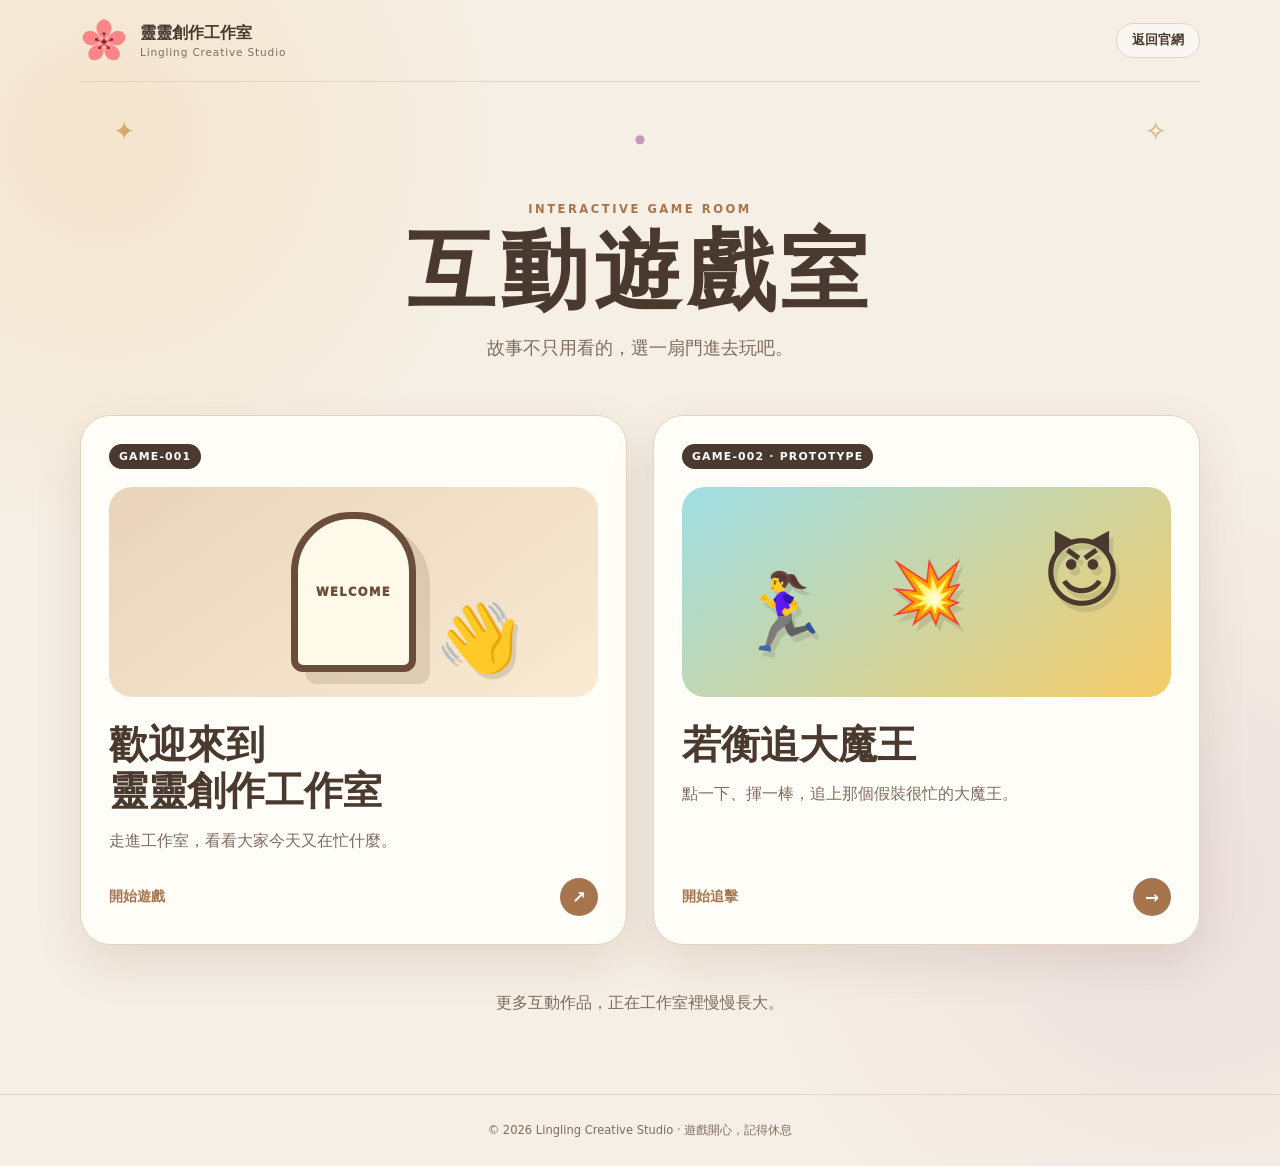
==== games/index.html @ c5b6ec60 "Add interactive game room and GAME-002" ====
<!doctype html>
<html lang="zh-Hant">
<head>
  <meta charset="utf-8">
  <meta name="viewport" content="width=device-width, initial-scale=1">
  <meta name="theme-color" content="#f6efe5">
  <title>互動遊戲室｜靈靈創作工作室</title>
  <meta name="description" content="歡迎來到靈靈創作工作室互動遊戲室，選一款遊戲開始玩。">
  <link rel="stylesheet" href="style.css">
</head>
<body>
  <header class="site-header">
    <a class="brand" href="../index.html" aria-label="返回靈靈創作工作室官網">
      <img src="../assets/images/brand/logos/brand-logo.png" alt="">
      <span><strong>靈靈創作工作室</strong><small>Lingling Creative Studio</small></span>
    </a>
    <a class="home-link" href="../index.html">返回官網</a>
  </header>

  <main>
    <section class="hero" aria-labelledby="room-title">
      <p class="eyebrow">INTERACTIVE GAME ROOM</p>
      <h1 id="room-title">互動遊戲室</h1>
      <p>故事不只用看的，選一扇門進去玩吧。</p>
      <div class="hero-decoration" aria-hidden="true"><span>✦</span><span>●</span><span>✧</span></div>
    </section>

    <section class="game-grid" aria-label="遊戲列表">
      <a class="game-card game-one" href="https://game001-lingling-studio.huang06100610.chatgpt.site" target="_blank" rel="noopener noreferrer" aria-label="開啟 GAME-001 歡迎來到靈靈創作工作室（在新分頁開啟）">
        <span class="game-number">GAME-001</span>
        <span class="game-art" aria-hidden="true">
          <span class="studio-door">WELCOME</span>
          <span class="character-icon">👋</span>
        </span>
        <span class="game-copy">
          <strong>歡迎來到<br>靈靈創作工作室</strong>
          <span>走進工作室，看看大家今天又在忙什麼。</span>
        </span>
        <span class="play-button">開始遊戲 <b>↗</b></span>
      </a>

      <a class="game-card game-two" href="game-002/index.html" aria-label="開啟 GAME-002 若衡追大魔王">
        <span class="game-number">GAME-002 · PROTOTYPE</span>
        <span class="game-art" aria-hidden="true">
          <span class="chase-icon">🏃‍♀️</span>
          <span class="impact-icon">💥</span>
          <span class="demon-icon">😈</span>
        </span>
        <span class="game-copy">
          <strong>若衡追大魔王</strong>
          <span>點一下、揮一棒，追上那個假裝很忙的大魔王。</span>
        </span>
        <span class="play-button">開始追擊 <b>→</b></span>
      </a>
    </section>

    <p class="room-note">更多互動作品，正在工作室裡慢慢長大。</p>
  </main>

  <footer>© 2026 Lingling Creative Studio · 遊戲開心，記得休息</footer>
</body>
</html>
---- games/style.css ----
:root {
  --ink: #4a392e;
  --muted: #7f6c5e;
  --paper: #fffdf8;
  --line: #e3d3bf;
  --latte: #a7754d;
  --shadow: 0 18px 48px rgba(89, 61, 40, .12);
}

* { box-sizing: border-box; }
html { min-height: 100%; background: #f6efe5; }
body { min-height: 100%; margin: 0; overflow-x: hidden; color: var(--ink); background: radial-gradient(circle at 8% 12%, rgba(238,195,129,.24), transparent 25rem), radial-gradient(circle at 92% 76%, rgba(188,147,185,.16), transparent 27rem), #f6efe5; font-family: system-ui, -apple-system, "Noto Sans TC", sans-serif; }
a { color: inherit; }

.site-header { display: flex; align-items: center; justify-content: space-between; width: min(1120px, calc(100% - 40px)); min-height: 82px; margin: auto; border-bottom: 1px solid var(--line); }
.brand { display: flex; align-items: center; gap: 12px; text-decoration: none; }
.brand img { width: 48px; height: 48px; border-radius: 50%; object-fit: cover; }
.brand span { display: grid; }.brand strong { font-family: Georgia, "Noto Serif TC", serif; }.brand small { margin-top: 2px; color: var(--muted); font-size: .66rem; letter-spacing: .08em; }
.home-link { padding: 8px 15px; border: 1px solid var(--line); border-radius: 999px; background: rgba(255,255,255,.5); text-decoration: none; font-size: .8rem; font-weight: 800; transition: .2s ease; }
.home-link:hover, .home-link:focus-visible { border-color: var(--latte); background: white; }

main { width: min(1120px, calc(100% - 40px)); margin: auto; }
.hero { position: relative; padding: clamp(72px, 10vw, 120px) 0 55px; text-align: center; }
.eyebrow { margin: 0 0 12px; color: var(--latte); font-size: .72rem; font-weight: 900; letter-spacing: .22em; }
h1 { margin: 0; font-family: Georgia, "Noto Serif TC", serif; font-size: clamp(2.7rem, 7vw, 5.5rem); line-height: 1; letter-spacing: .06em; }
.hero > p:last-of-type { margin: 20px 0 0; color: var(--muted); font-size: clamp(.95rem, 2vw, 1.12rem); }
.hero-decoration { position: absolute; inset: 34px 3% auto; display: flex; justify-content: space-between; color: #d5aa6b; font-size: 1.6rem; pointer-events: none; }
.hero-decoration span:nth-child(2) { align-self: end; color: #c09bb5; font-size: .75rem; }

.game-grid { display: grid; grid-template-columns: repeat(2, minmax(0, 1fr)); gap: 26px; }
.game-card { position: relative; display: flex; min-width: 0; min-height: 510px; overflow: hidden; padding: 28px; border: 1px solid var(--line); border-radius: 30px; background: var(--paper); box-shadow: var(--shadow); text-decoration: none; flex-direction: column; transition: transform .22s ease, box-shadow .22s ease; }
.game-card:hover { transform: translateY(-7px) rotate(-.25deg); box-shadow: 0 25px 58px rgba(89,61,40,.18); }
.game-card:focus-visible { outline: 4px solid var(--latte); outline-offset: 5px; }
.game-two:hover { transform: translateY(-7px) rotate(.25deg); }
.game-number { position: relative; z-index: 2; align-self: flex-start; padding: 6px 10px; border-radius: 999px; color: white; background: var(--ink); font-size: .68rem; font-weight: 900; letter-spacing: .11em; }
.game-art { position: relative; display: grid; min-height: 210px; margin: 18px 0 25px; overflow: hidden; border-radius: 23px; place-items: center; }
.game-one .game-art { background: linear-gradient(145deg, #e9d4bb, #f9ead2); }
.game-two .game-art { background: linear-gradient(145deg, #9edee5, #f6cc67); }
.studio-door { display: grid; width: 125px; height: 160px; border: 7px solid #6b4e3a; border-radius: 60px 60px 12px 12px; color: #6b4e3a; background: #fff9ea; box-shadow: 14px 12px 0 rgba(107,78,58,.16); place-items: center; font-size: .72rem; font-weight: 1000; letter-spacing: .12em; }
.character-icon { position: absolute; right: 16%; bottom: 9%; font-size: 4.2rem; filter: drop-shadow(4px 5px 0 rgba(74,57,46,.16)); transition: transform .25s ease; }
.game-one:hover .character-icon { transform: rotate(15deg) translateY(-8px); }
.chase-icon, .demon-icon, .impact-icon { position: absolute; filter: drop-shadow(4px 6px 0 rgba(74,57,46,.14)); }
.chase-icon { left: 11%; bottom: 19%; font-size: 4.7rem; }.demon-icon { right: 10%; top: 20%; font-size: 4.8rem; }.impact-icon { z-index: 2; font-size: 3.8rem; transition: transform .2s ease; }
.game-two:hover .chase-icon { animation: chase .38s ease-in-out infinite alternate; }.game-two:hover .demon-icon { animation: flee .3s ease-in-out infinite alternate; }.game-two:hover .impact-icon { transform: scale(1.25) rotate(12deg); }
.game-copy { display: grid; gap: 12px; }.game-copy strong { font-family: Georgia, "Noto Serif TC", serif; font-size: clamp(1.7rem, 4vw, 2.45rem); line-height: 1.18; }.game-copy > span { color: var(--muted); line-height: 1.7; }
.play-button { display: flex; align-items: center; justify-content: space-between; margin-top: auto; padding-top: 24px; color: var(--latte); font-size: .86rem; font-weight: 900; }.play-button b { display: grid; width: 38px; height: 38px; border-radius: 50%; color: white; background: var(--latte); place-items: center; font-size: 1.05rem; transition: transform .2s ease; }.game-card:hover .play-button b { transform: translateX(4px); }
.room-note { margin: 48px 0 80px; color: var(--muted); text-align: center; font-family: Georgia, "Noto Serif TC", serif; }
footer { padding: 28px 20px; border-top: 1px solid var(--line); color: var(--muted); text-align: center; font-size: .72rem; }

@keyframes chase { to { transform: translate(10px, -8px) rotate(-5deg); } }
@keyframes flee { to { transform: translate(8px, -10px) rotate(8deg); } }

@media (max-width: 720px) {
  .site-header, main { width: min(100% - 28px, 620px); }
  .site-header { min-height: 70px; }.brand img { width: 42px; height: 42px; }.brand small { display: none; }.home-link { padding: 7px 12px; }
  .hero { padding: 65px 0 42px; }.game-grid { grid-template-columns: 1fr; gap: 20px; }.game-card { min-height: 480px; padding: 20px; border-radius: 24px; }.game-art { min-height: 205px; }
  .room-note { margin: 38px 0 60px; }
}

@media (prefers-reduced-motion: reduce) {
  *, *::before, *::after { animation-duration: .01ms !important; animation-iteration-count: 1 !important; transition-duration: .01ms !important; }
}
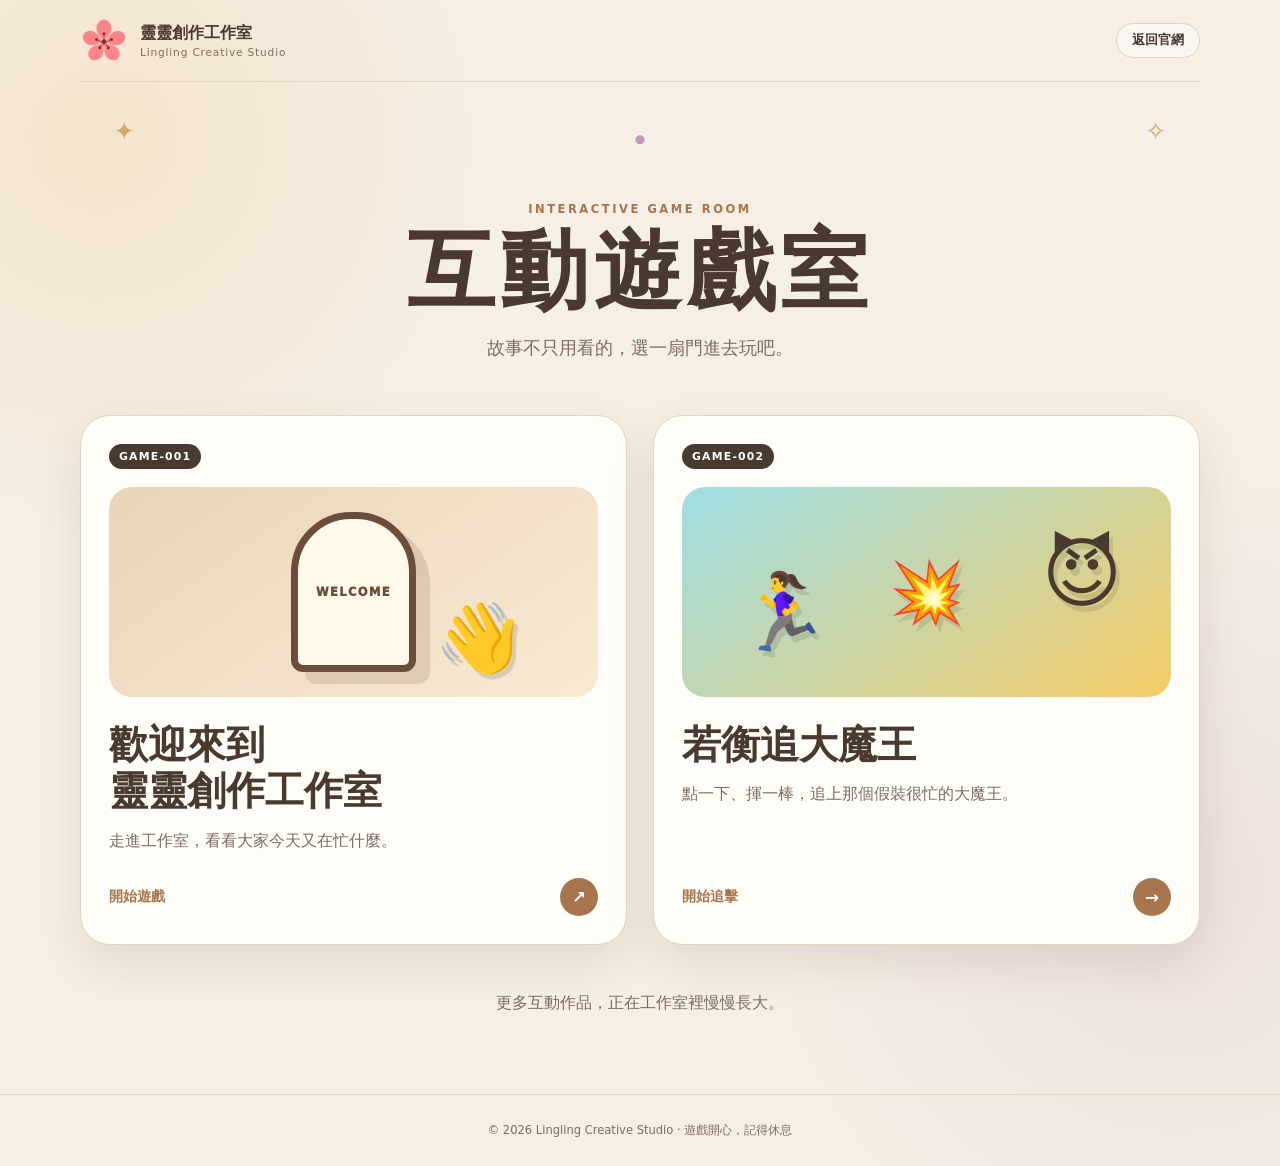
==== commit 872cda75: "Polish website performance and sharing" ====
--- a/games/index.html
+++ b/games/index.html
@@ -11,7 +11,7 @@
 <body>
   <header class="site-header">
     <a class="brand" href="../index.html" aria-label="返回靈靈創作工作室官網">
-      <img src="../assets/images/brand/logos/brand-logo.png" alt="">
+      <img src="../assets/images/brand/logos/brand-logo-96.png" alt="">
       <span><strong>靈靈創作工作室</strong><small>Lingling Creative Studio</small></span>
     </a>
     <a class="home-link" href="../index.html">返回官網</a>
@@ -40,7 +40,7 @@
       </a>
 
       <a class="game-card game-two" href="game-002/index.html" aria-label="開啟 GAME-002 若衡追大魔王">
-        <span class="game-number">GAME-002 · PROTOTYPE</span>
+        <span class="game-number">GAME-002</span>
         <span class="game-art" aria-hidden="true">
           <span class="chase-icon">🏃‍♀️</span>
           <span class="impact-icon">💥</span>
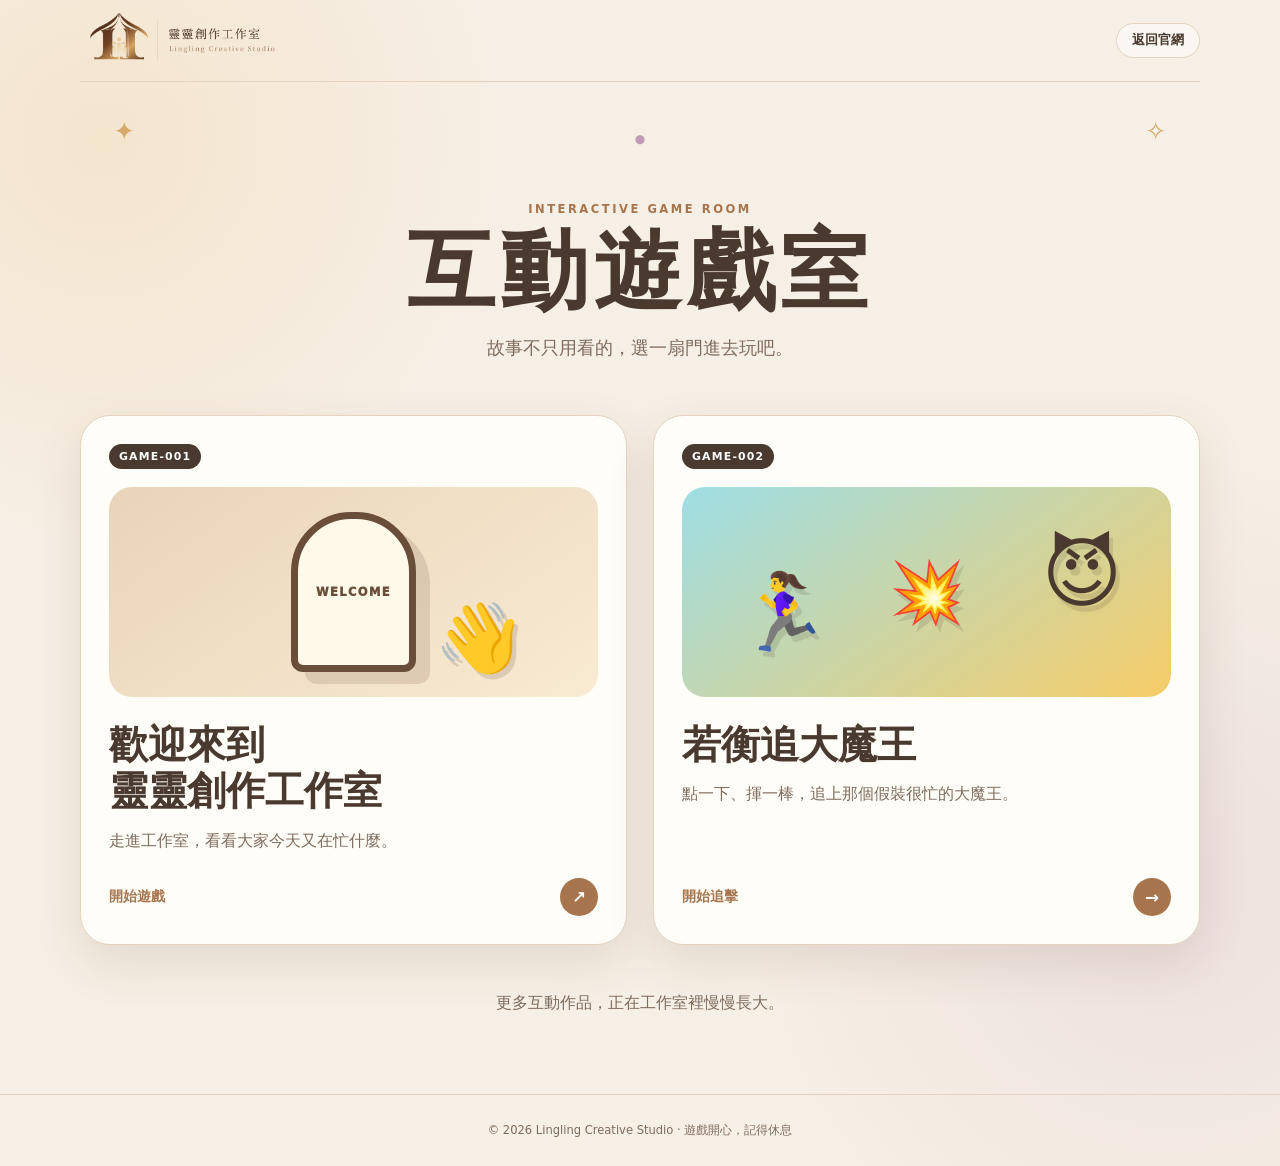
==== commit fdca7499: "Adopt LL umbrella core logo across official site" ====
--- a/games/index.html
+++ b/games/index.html
@@ -3,16 +3,22 @@
 <head>
   <meta charset="utf-8">
   <meta name="viewport" content="width=device-width, initial-scale=1">
-  <meta name="theme-color" content="#f6efe5">
+  <meta name="theme-color" content="#3A2115">
   <title>互動遊戲室｜靈靈創作工作室</title>
   <meta name="description" content="歡迎來到靈靈創作工作室互動遊戲室，選一款遊戲開始玩。">
+  <link rel="icon" type="image/png" sizes="16x16" href="../assets/images/brand/ll-umbrella-v1/favicon-16.png?v=20261001">
+  <link rel="icon" type="image/png" sizes="32x32" href="../assets/images/brand/ll-umbrella-v1/favicon-32.png?v=20261001">
+  <link rel="apple-touch-icon" sizes="180x180" href="../assets/images/brand/ll-umbrella-v1/icon-180.png?v=20261001">
+  <link rel="manifest" href="../manifest.webmanifest?v=20261001">
   <link rel="stylesheet" href="style.css">
 </head>
 <body>
   <header class="site-header">
     <a class="brand" href="../index.html" aria-label="返回靈靈創作工作室官網">
-      <img src="../assets/images/brand/logos/brand-logo-96.png" alt="">
-      <span><strong>靈靈創作工作室</strong><small>Lingling Creative Studio</small></span>
+      <picture>
+        <source media="(max-width: 600px)" srcset="../assets/images/brand/ll-umbrella-v1/logo-symbol.webp?v=20261001">
+        <img src="../assets/images/brand/ll-umbrella-v1/logo-header.webp?v=20261001" alt="靈靈創作工作室｜Lingling Creative Studio" width="1600" height="420">
+      </picture>
     </a>
     <a class="home-link" href="../index.html">返回官網</a>
   </header>
--- a/games/style.css
+++ b/games/style.css
@@ -13,8 +13,9 @@
 a { color: inherit; }
 
 .site-header { display: flex; align-items: center; justify-content: space-between; width: min(1120px, calc(100% - 40px)); min-height: 82px; margin: auto; border-bottom: 1px solid var(--line); }
-.brand { display: flex; align-items: center; gap: 12px; text-decoration: none; }
-.brand img { width: 48px; height: 48px; border-radius: 50%; object-fit: cover; }
+.brand { display: flex; align-items: center; text-decoration: none; }
+.brand picture { display: block; line-height: 0; }
+.brand img { display: block; width: 250px; height: auto; object-fit: contain; }
 .brand span { display: grid; }.brand strong { font-family: Georgia, "Noto Serif TC", serif; }.brand small { margin-top: 2px; color: var(--muted); font-size: .66rem; letter-spacing: .08em; }
 .home-link { padding: 8px 15px; border: 1px solid var(--line); border-radius: 999px; background: rgba(255,255,255,.5); text-decoration: none; font-size: .8rem; font-weight: 800; transition: .2s ease; }
 .home-link:hover, .home-link:focus-visible { border-color: var(--latte); background: white; }
@@ -52,7 +53,7 @@
 
 @media (max-width: 720px) {
   .site-header, main { width: min(100% - 28px, 620px); }
-  .site-header { min-height: 70px; }.brand img { width: 42px; height: 42px; }.brand small { display: none; }.home-link { padding: 7px 12px; }
+  .site-header { min-height: 70px; }.brand img { width: 46px; height: 46px; }.brand small { display: none; }.home-link { padding: 7px 12px; }
   .hero { padding: 65px 0 42px; }.game-grid { grid-template-columns: 1fr; gap: 20px; }.game-card { min-height: 480px; padding: 20px; border-radius: 24px; }.game-art { min-height: 205px; }
   .room-note { margin: 38px 0 60px; }
 }
